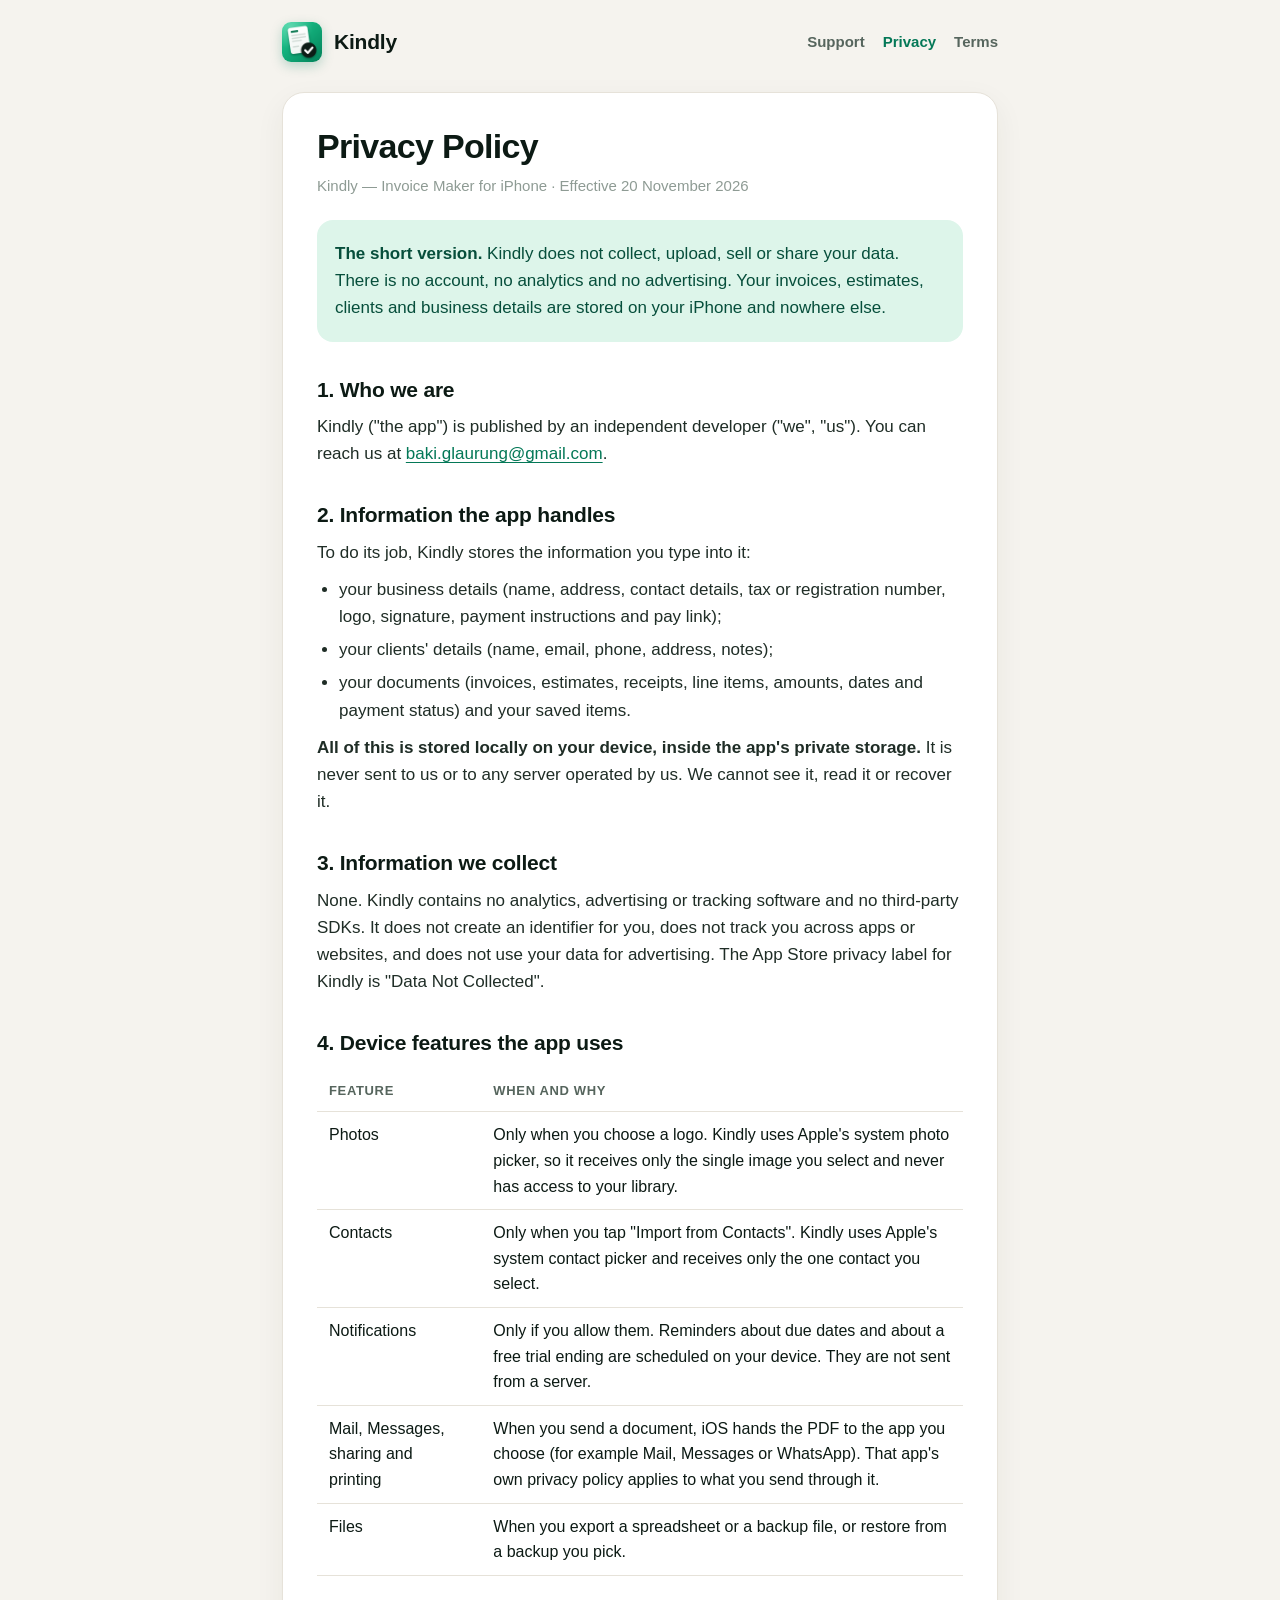
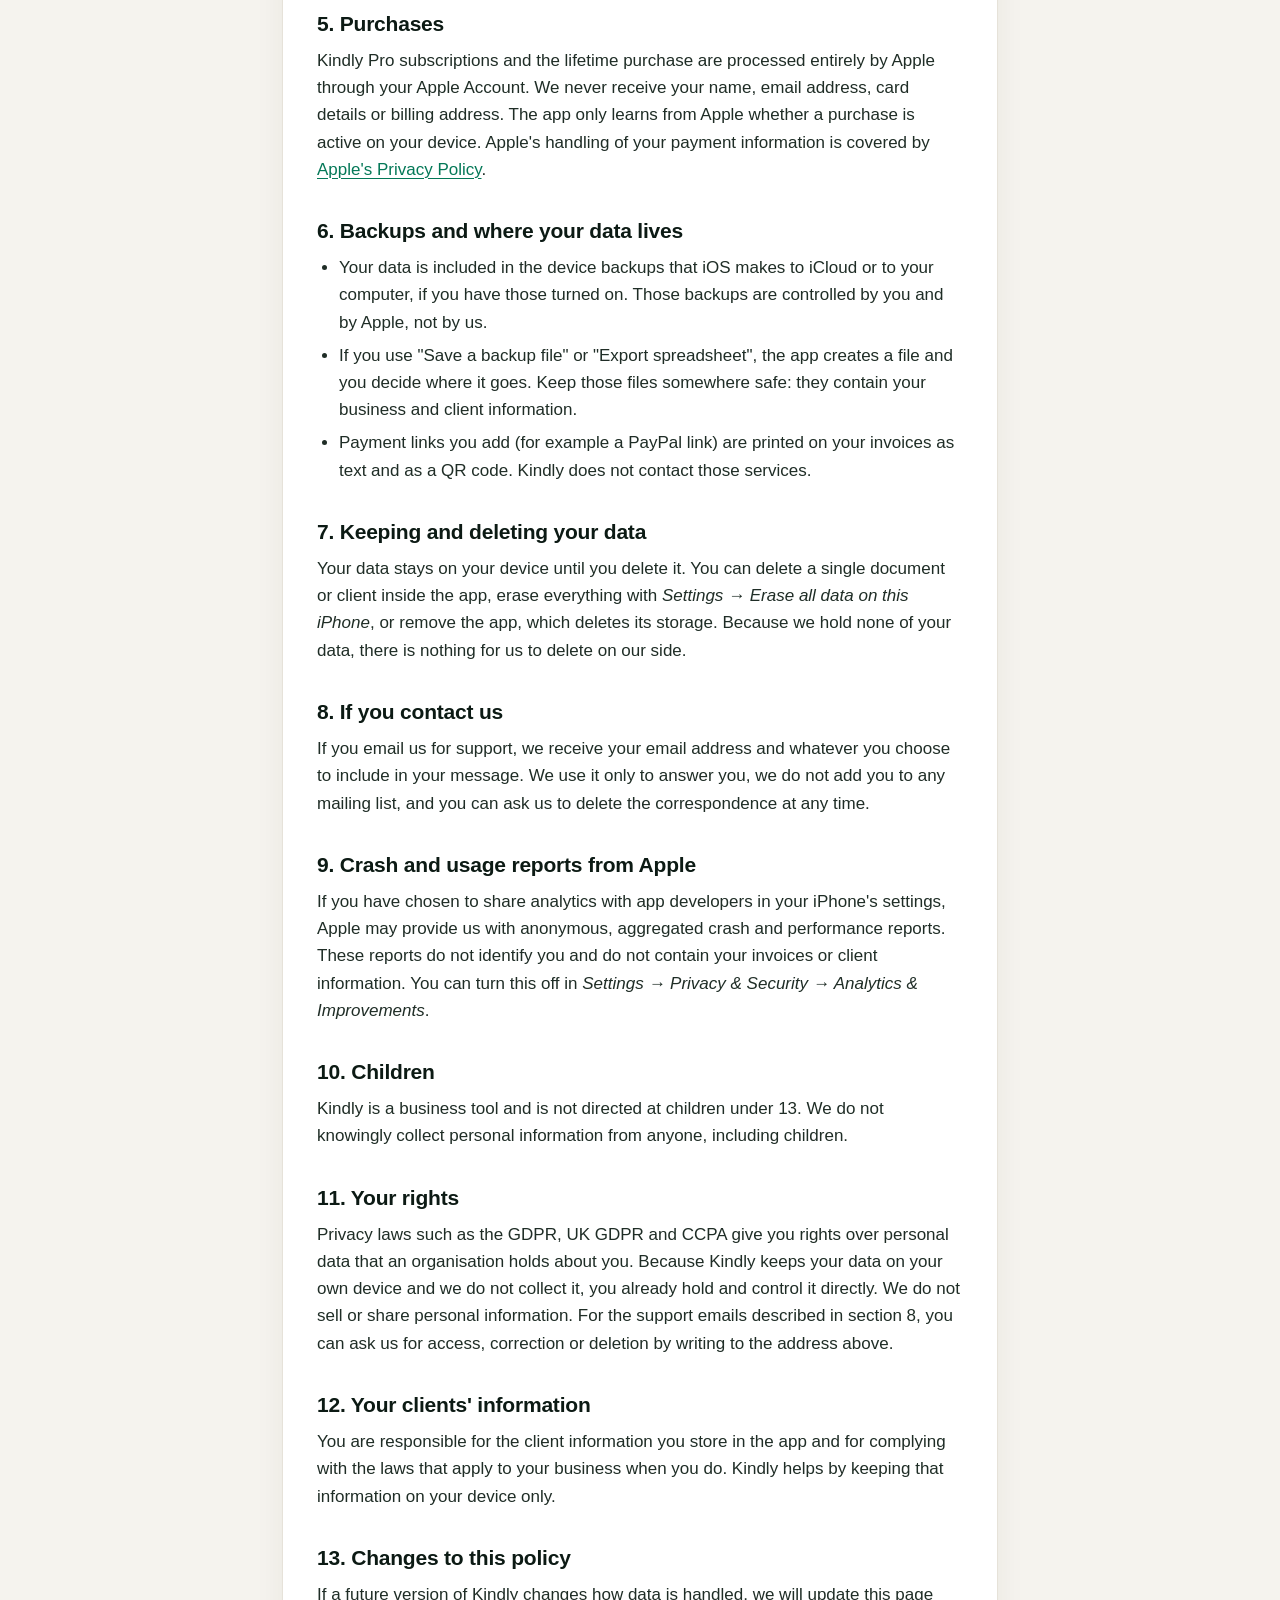
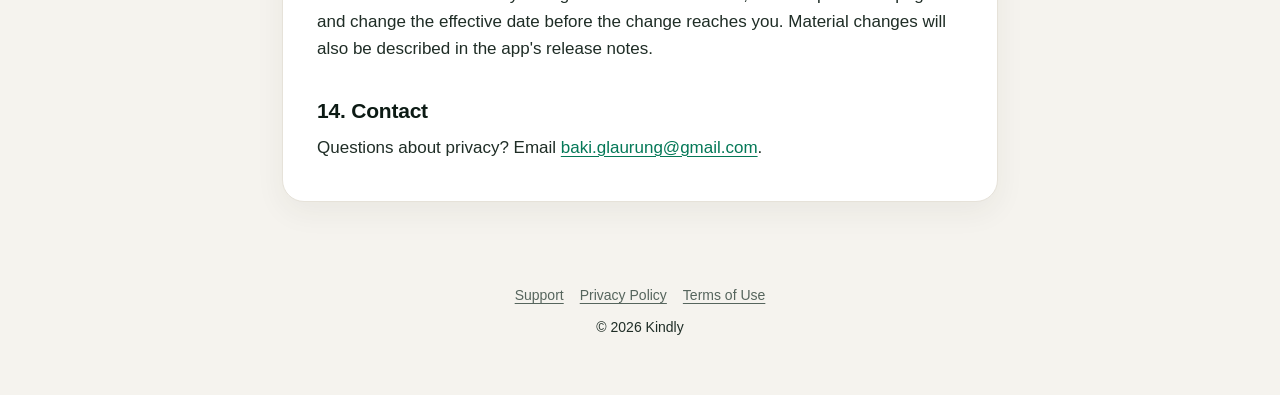
==== privacy.html @ caaa30b9 "Add Kindly privacy policy, terms of use and support pages Co-Authored-By: Claude Fable 5.2 <noreply@" ====
<!doctype html>
<html lang="en">
<head>
<meta charset="utf-8">
<meta name="viewport" content="width=device-width, initial-scale=1">
<title>Privacy Policy — Kindly Invoice Maker</title>
<meta name="description" content="Kindly does not collect your data. Your invoices, clients and business details stay on your iPhone.">
<link rel="icon" href="icon.png">
<link rel="stylesheet" href="style.css">
</head>
<body>
<header class="site"><div class="wrap">
  <a class="brand" href="./"><img src="icon.png" alt=""><span>Kindly</span></a>
  <nav class="site"><a href="support.html">Support</a><a href="privacy.html" aria-current="page">Privacy</a><a href="terms.html">Terms</a></nav>
</div></header>
<main><div class="wrap"><article class="card">
  <h1>Privacy Policy</h1>
  <p class="meta">Kindly — Invoice Maker for iPhone · Effective 20 November 2026</p>

  <div class="callout">
    <p><strong>The short version.</strong> Kindly does not collect, upload, sell or share your data. There is no account, no analytics and no advertising. Your invoices, estimates, clients and business details are stored on your iPhone and nowhere else.</p>
  </div>

  <h2>1. Who we are</h2>
  <p>Kindly ("the app") is published by an independent developer ("we", "us"). You can reach us at <a href="mailto:baki.glaurung@gmail.com">baki.glaurung@gmail.com</a>.</p>

  <h2>2. Information the app handles</h2>
  <p>To do its job, Kindly stores the information you type into it:</p>
  <ul>
    <li>your business details (name, address, contact details, tax or registration number, logo, signature, payment instructions and pay link);</li>
    <li>your clients' details (name, email, phone, address, notes);</li>
    <li>your documents (invoices, estimates, receipts, line items, amounts, dates and payment status) and your saved items.</li>
  </ul>
  <p><strong>All of this is stored locally on your device, inside the app's private storage.</strong> It is never sent to us or to any server operated by us. We cannot see it, read it or recover it.</p>

  <h2>3. Information we collect</h2>
  <p>None. Kindly contains no analytics, advertising or tracking software and no third-party SDKs. It does not create an identifier for you, does not track you across apps or websites, and does not use your data for advertising. The App Store privacy label for Kindly is "Data Not Collected".</p>

  <h2>4. Device features the app uses</h2>
  <table>
    <tr><th>Feature</th><th>When and why</th></tr>
    <tr><td>Photos</td><td>Only when you choose a logo. Kindly uses Apple's system photo picker, so it receives only the single image you select and never has access to your library.</td></tr>
    <tr><td>Contacts</td><td>Only when you tap "Import from Contacts". Kindly uses Apple's system contact picker and receives only the one contact you select.</td></tr>
    <tr><td>Notifications</td><td>Only if you allow them. Reminders about due dates and about a free trial ending are scheduled on your device. They are not sent from a server.</td></tr>
    <tr><td>Mail, Messages, sharing and printing</td><td>When you send a document, iOS hands the PDF to the app you choose (for example Mail, Messages or WhatsApp). That app's own privacy policy applies to what you send through it.</td></tr>
    <tr><td>Files</td><td>When you export a spreadsheet or a backup file, or restore from a backup you pick.</td></tr>
  </table>

  <h2>5. Purchases</h2>
  <p>Kindly Pro subscriptions and the lifetime purchase are processed entirely by Apple through your Apple Account. We never receive your name, email address, card details or billing address. The app only learns from Apple whether a purchase is active on your device. Apple's handling of your payment information is covered by <a href="https://www.apple.com/legal/privacy/">Apple's Privacy Policy</a>.</p>

  <h2>6. Backups and where your data lives</h2>
  <ul>
    <li>Your data is included in the device backups that iOS makes to iCloud or to your computer, if you have those turned on. Those backups are controlled by you and by Apple, not by us.</li>
    <li>If you use "Save a backup file" or "Export spreadsheet", the app creates a file and you decide where it goes. Keep those files somewhere safe: they contain your business and client information.</li>
    <li>Payment links you add (for example a PayPal link) are printed on your invoices as text and as a QR code. Kindly does not contact those services.</li>
  </ul>

  <h2>7. Keeping and deleting your data</h2>
  <p>Your data stays on your device until you delete it. You can delete a single document or client inside the app, erase everything with <em>Settings → Erase all data on this iPhone</em>, or remove the app, which deletes its storage. Because we hold none of your data, there is nothing for us to delete on our side.</p>

  <h2>8. If you contact us</h2>
  <p>If you email us for support, we receive your email address and whatever you choose to include in your message. We use it only to answer you, we do not add you to any mailing list, and you can ask us to delete the correspondence at any time.</p>

  <h2>9. Crash and usage reports from Apple</h2>
  <p>If you have chosen to share analytics with app developers in your iPhone's settings, Apple may provide us with anonymous, aggregated crash and performance reports. These reports do not identify you and do not contain your invoices or client information. You can turn this off in <em>Settings → Privacy &amp; Security → Analytics &amp; Improvements</em>.</p>

  <h2>10. Children</h2>
  <p>Kindly is a business tool and is not directed at children under 13. We do not knowingly collect personal information from anyone, including children.</p>

  <h2>11. Your rights</h2>
  <p>Privacy laws such as the GDPR, UK GDPR and CCPA give you rights over personal data that an organisation holds about you. Because Kindly keeps your data on your own device and we do not collect it, you already hold and control it directly. We do not sell or share personal information. For the support emails described in section 8, you can ask us for access, correction or deletion by writing to the address above.</p>

  <h2>12. Your clients' information</h2>
  <p>You are responsible for the client information you store in the app and for complying with the laws that apply to your business when you do. Kindly helps by keeping that information on your device only.</p>

  <h2>13. Changes to this policy</h2>
  <p>If a future version of Kindly changes how data is handled, we will update this page and change the effective date before the change reaches you. Material changes will also be described in the app's release notes.</p>

  <h2>14. Contact</h2>
  <p>Questions about privacy? Email <a href="mailto:baki.glaurung@gmail.com">baki.glaurung@gmail.com</a>.</p>
</article></div></main>
<footer class="site"><div class="wrap">
  <a href="support.html">Support</a><a href="privacy.html">Privacy Policy</a><a href="terms.html">Terms of Use</a>
  <p>© 2026 Kindly</p>
</div></footer>
</body>
</html>
---- style.css ----
:root {
  --brand: #059669;
  --brand-deep: #047857;
  --brand-soft: #ddf5ea;
  --ink: #0c1a14;
  --ink-2: #56655d;
  --ink-3: #8e9b94;
  --paper: #f5f3ee;
  --card: #ffffff;
  --line: #e6e2d9;
}
* { box-sizing: border-box; }
html { -webkit-text-size-adjust: 100%; }
body {
  margin: 0;
  background: var(--paper);
  color: var(--ink);
  font: 17px/1.6 -apple-system, BlinkMacSystemFont, "SF Pro Text", "Segoe UI", Roboto, Helvetica, Arial, sans-serif;
  -webkit-font-smoothing: antialiased;
}
a { color: var(--brand-deep); text-decoration-thickness: 1px; text-underline-offset: 3px; }
a:hover { color: var(--brand); }
.wrap { max-width: 760px; margin: 0 auto; padding: 0 22px; }
header.site { padding: 22px 0; }
header.site .wrap { display: flex; align-items: center; justify-content: space-between; gap: 16px; }
.brand { display: flex; align-items: center; gap: 12px; text-decoration: none; color: var(--ink); font-weight: 800; font-size: 21px; letter-spacing: -0.01em; }
.brand img { width: 40px; height: 40px; border-radius: 9px; box-shadow: 0 4px 12px rgba(4, 120, 87, 0.25); }
nav.site a { margin-left: 18px; font-size: 15px; font-weight: 600; color: var(--ink-2); text-decoration: none; }
nav.site a:hover, nav.site a[aria-current="page"] { color: var(--brand-deep); }
main { padding: 8px 0 56px; }
.card { background: var(--card); border: 1px solid var(--line); border-radius: 22px; padding: 34px 34px 30px; box-shadow: 0 10px 30px rgba(59, 52, 35, 0.06); }
h1 { font-size: 34px; line-height: 1.15; letter-spacing: -0.02em; margin: 0 0 8px; }
h2 { font-size: 21px; line-height: 1.3; letter-spacing: -0.01em; margin: 34px 0 8px; }
h3 { font-size: 17px; margin: 22px 0 4px; }
p, li { color: #1f2d26; }
p { margin: 10px 0; }
ul, ol { padding-left: 22px; margin: 10px 0; }
li { margin: 6px 0; }
.meta { color: var(--ink-3); font-size: 15px; margin: 0 0 22px; }
.lede { font-size: 19px; color: var(--ink-2); }
.callout { background: var(--brand-soft); border-radius: 16px; padding: 16px 18px; margin: 20px 0; }
.callout p { margin: 4px 0; color: #064e3b; }
.callout strong { color: #064e3b; }
table { width: 100%; border-collapse: collapse; margin: 14px 0; font-size: 16px; }
th, td { text-align: left; padding: 10px 12px; border-bottom: 1px solid var(--line); vertical-align: top; }
th { font-size: 13px; text-transform: uppercase; letter-spacing: 0.05em; color: var(--ink-2); }
.button { display: inline-block; background: var(--brand); color: #fff; text-decoration: none; font-weight: 700; padding: 13px 22px; border-radius: 14px; box-shadow: 0 8px 18px rgba(5, 150, 105, 0.28); }
.button:hover { background: var(--brand-deep); color: #fff; }
.hero { text-align: center; padding: 30px 0 8px; }
.hero img { width: 120px; height: 120px; border-radius: 27px; box-shadow: 0 18px 40px rgba(4, 120, 87, 0.3); }
.hero h1 { font-size: 42px; margin-top: 22px; }
.grid { display: grid; grid-template-columns: repeat(auto-fit, minmax(210px, 1fr)); gap: 14px; margin: 26px 0 6px; }
.tile { background: var(--card); border: 1px solid var(--line); border-radius: 18px; padding: 18px; }
.tile h3 { margin: 0 0 4px; }
.tile p { margin: 0; color: var(--ink-2); font-size: 15.5px; }
details { border-bottom: 1px solid var(--line); padding: 14px 0; }
details:last-of-type { border-bottom: 0; }
summary { cursor: pointer; font-weight: 700; font-size: 17px; }
details p { color: var(--ink-2); }
footer.site { padding: 26px 0 46px; color: var(--ink-3); font-size: 14px; text-align: center; }
footer.site a { color: var(--ink-2); margin: 0 8px; }
@media (max-width: 560px) {
  .card { padding: 24px 20px; border-radius: 18px; }
  h1 { font-size: 28px; }
  .hero h1 { font-size: 32px; }
  nav.site a { margin-left: 12px; font-size: 14px; }
  .brand span { display: none; }
}
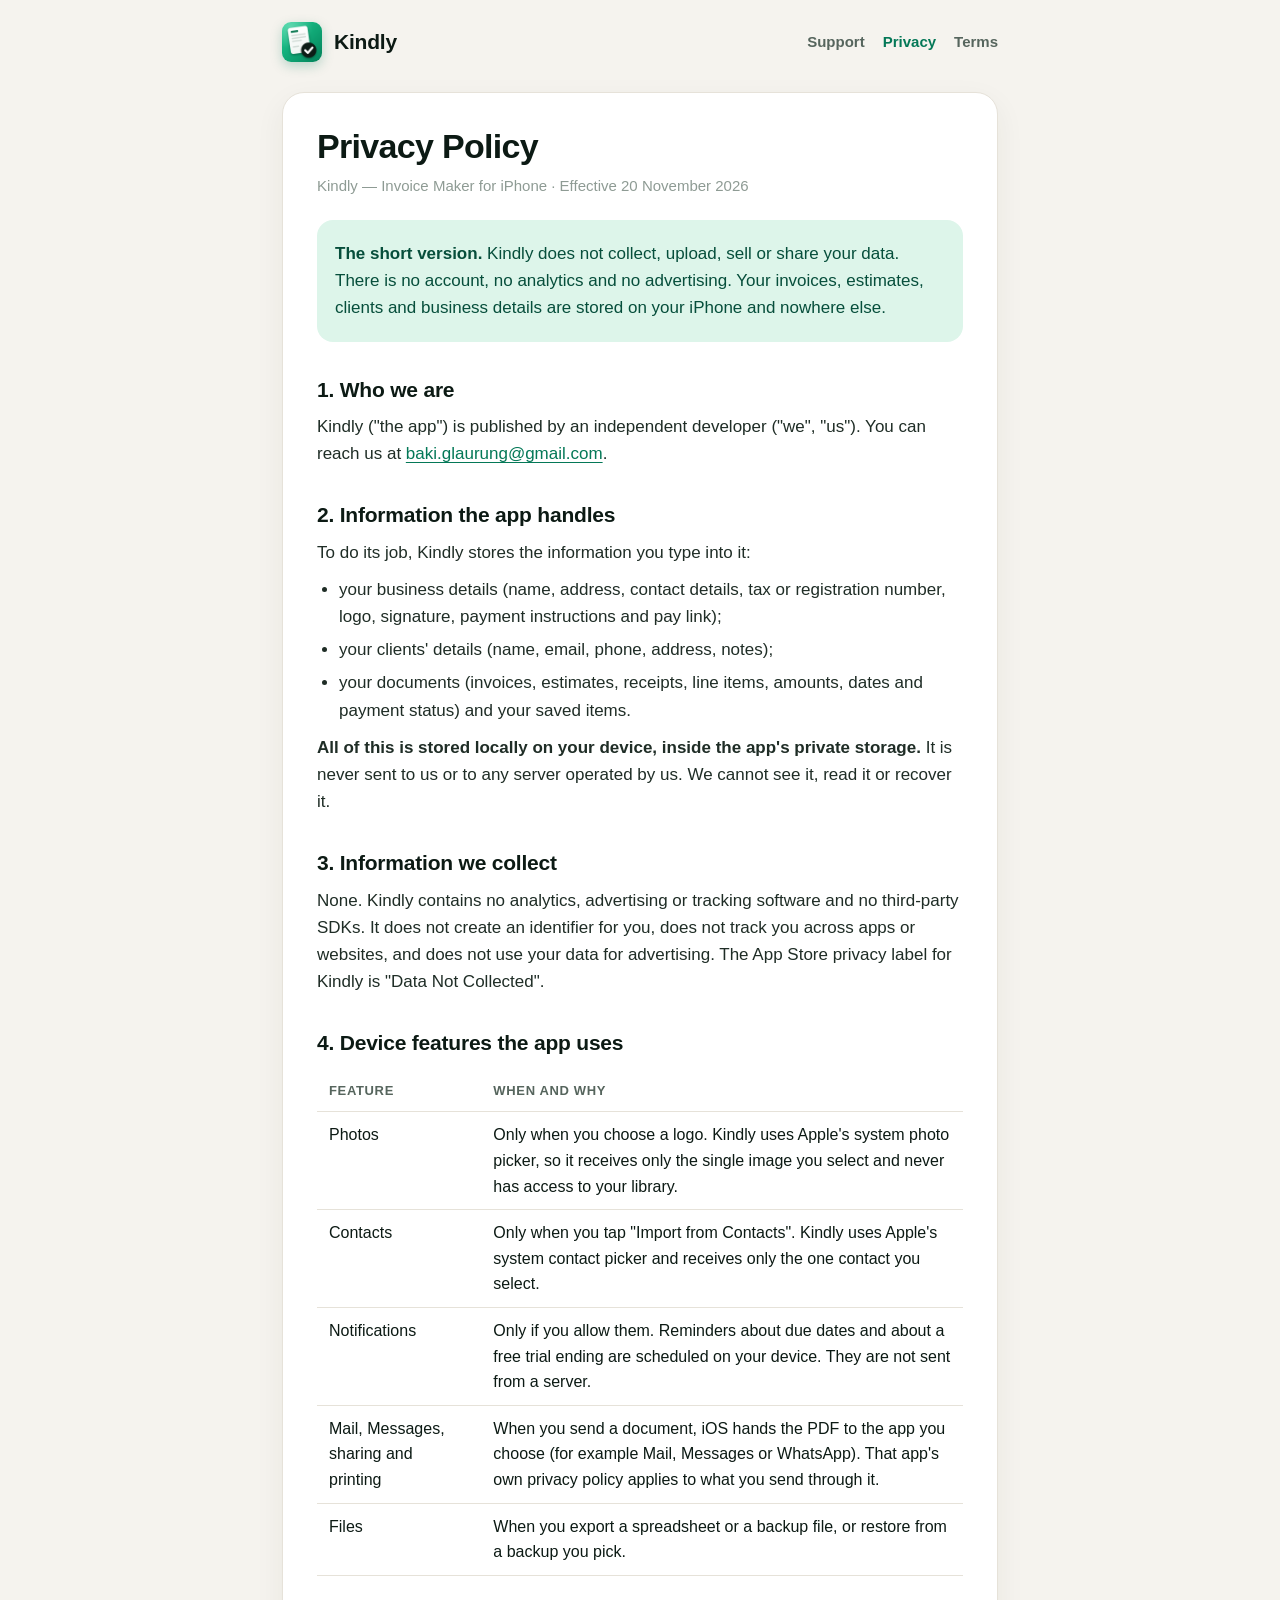
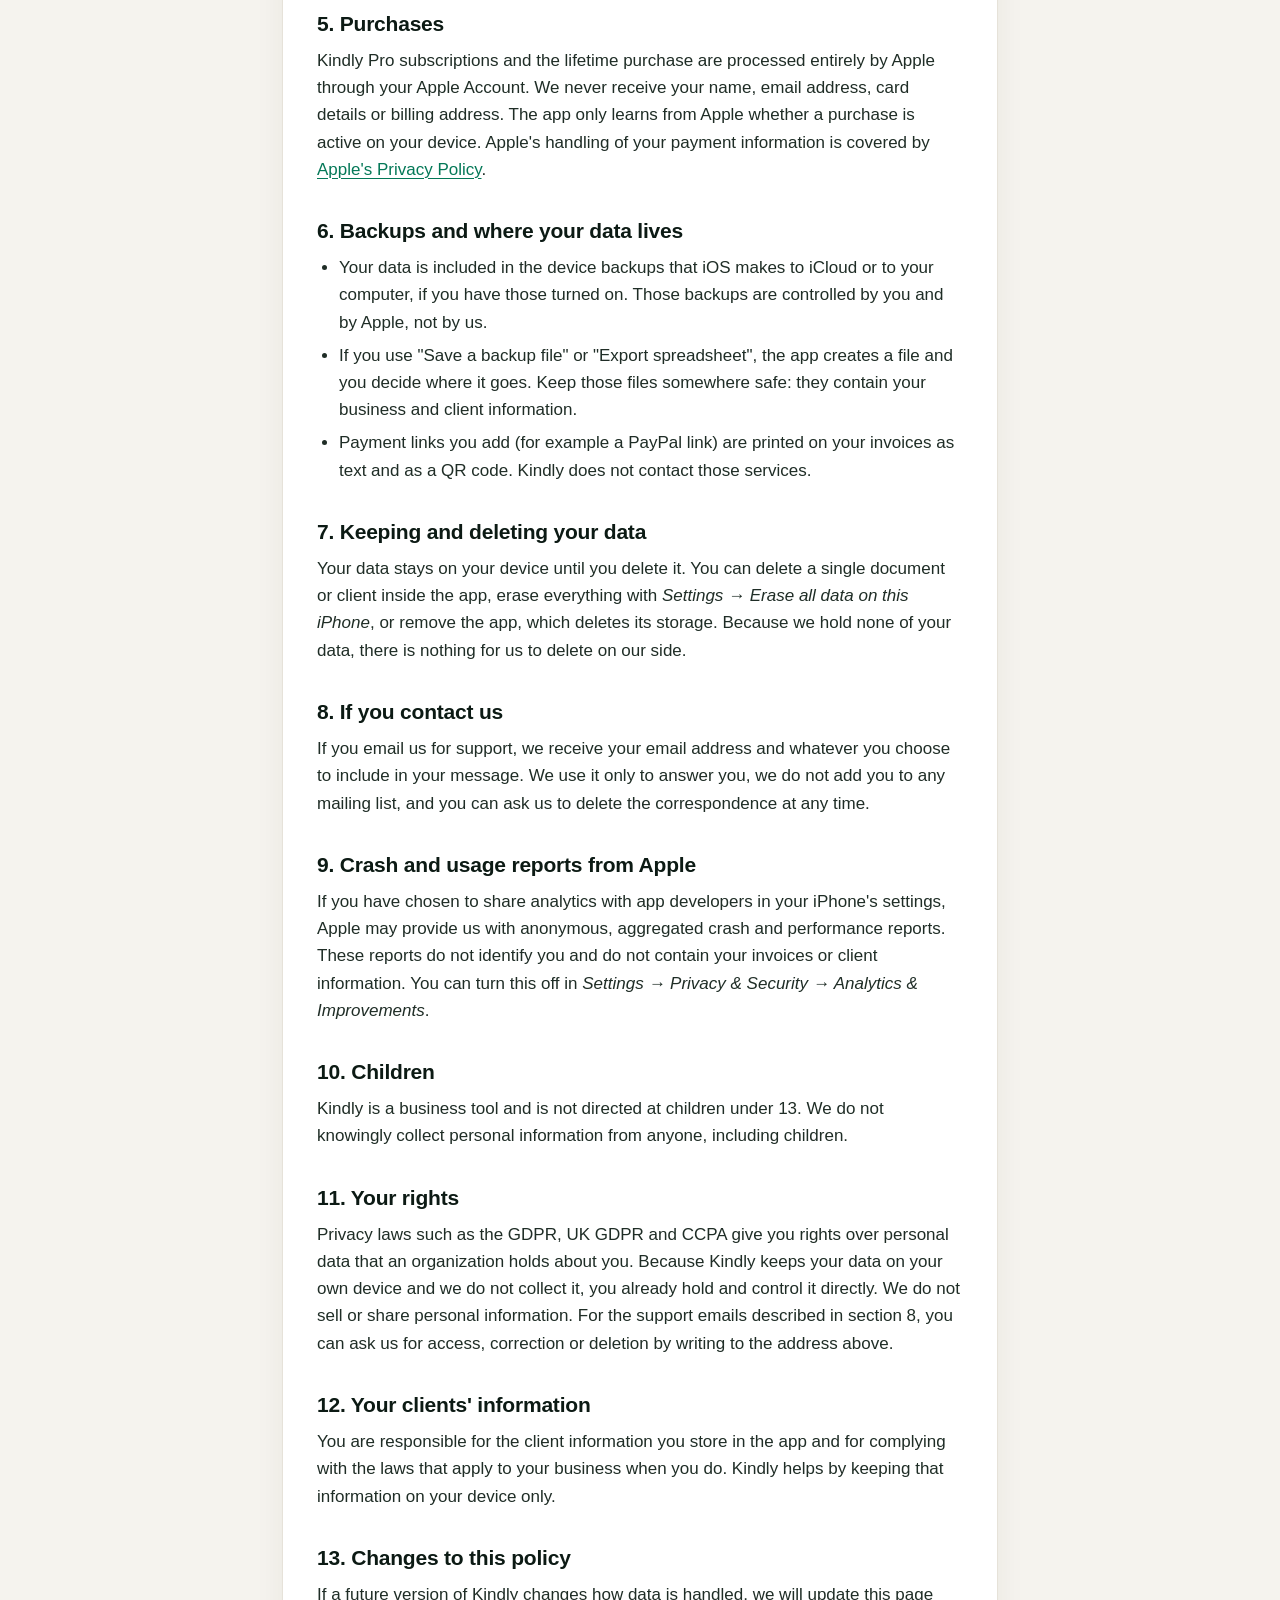
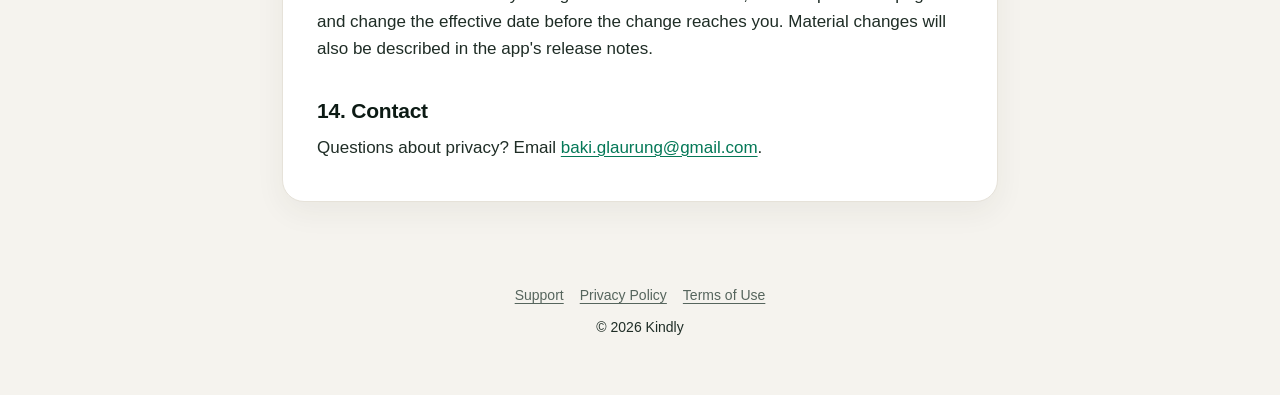
==== commit 99199c30: "Use US spelling across the site Co-Authored-By: Claude Fable 5.2 <noreply@anthropic.com>" ====
--- a/privacy.html
+++ b/privacy.html
@@ -69,7 +69,7 @@
   <p>Kindly is a business tool and is not directed at children under 13. We do not knowingly collect personal information from anyone, including children.</p>
 
   <h2>11. Your rights</h2>
-  <p>Privacy laws such as the GDPR, UK GDPR and CCPA give you rights over personal data that an organisation holds about you. Because Kindly keeps your data on your own device and we do not collect it, you already hold and control it directly. We do not sell or share personal information. For the support emails described in section 8, you can ask us for access, correction or deletion by writing to the address above.</p>
+  <p>Privacy laws such as the GDPR, UK GDPR and CCPA give you rights over personal data that an organization holds about you. Because Kindly keeps your data on your own device and we do not collect it, you already hold and control it directly. We do not sell or share personal information. For the support emails described in section 8, you can ask us for access, correction or deletion by writing to the address above.</p>
 
   <h2>12. Your clients' information</h2>
   <p>You are responsible for the client information you store in the app and for complying with the laws that apply to your business when you do. Kindly helps by keeping that information on your device only.</p>
